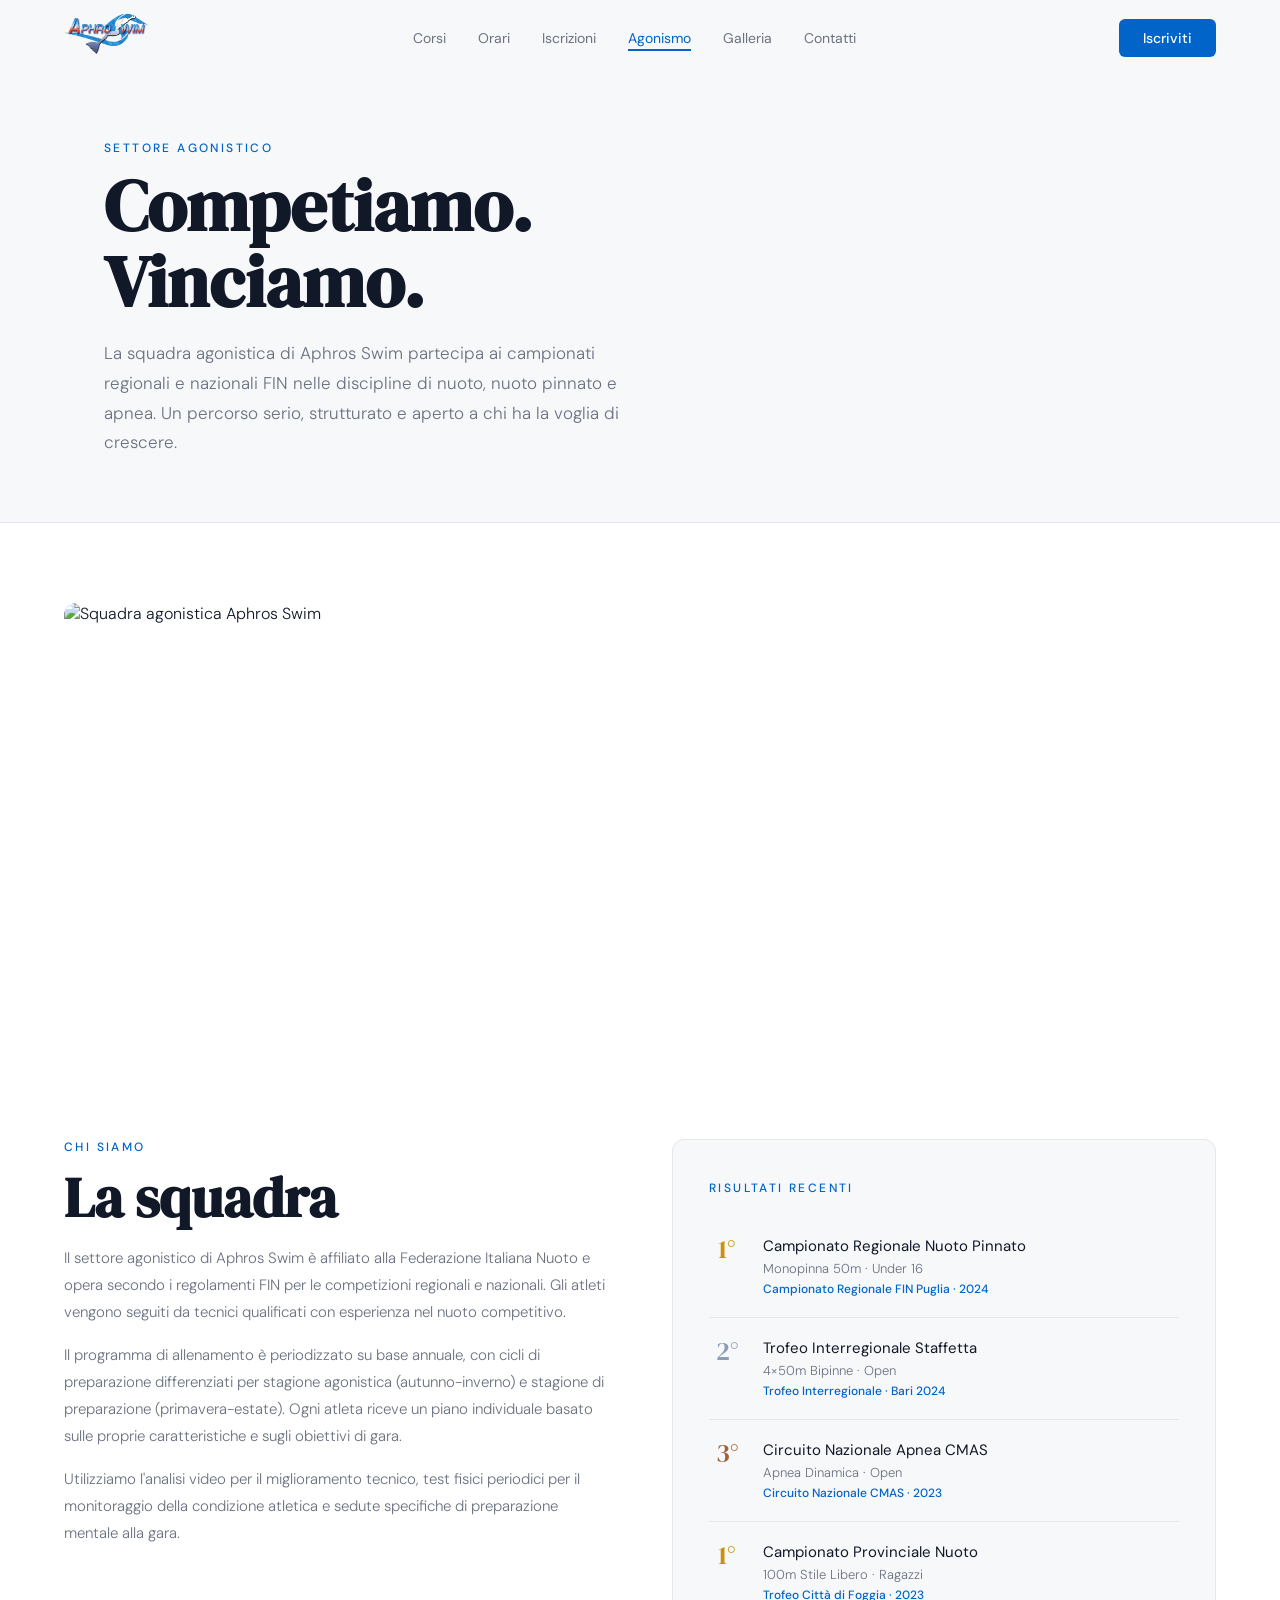
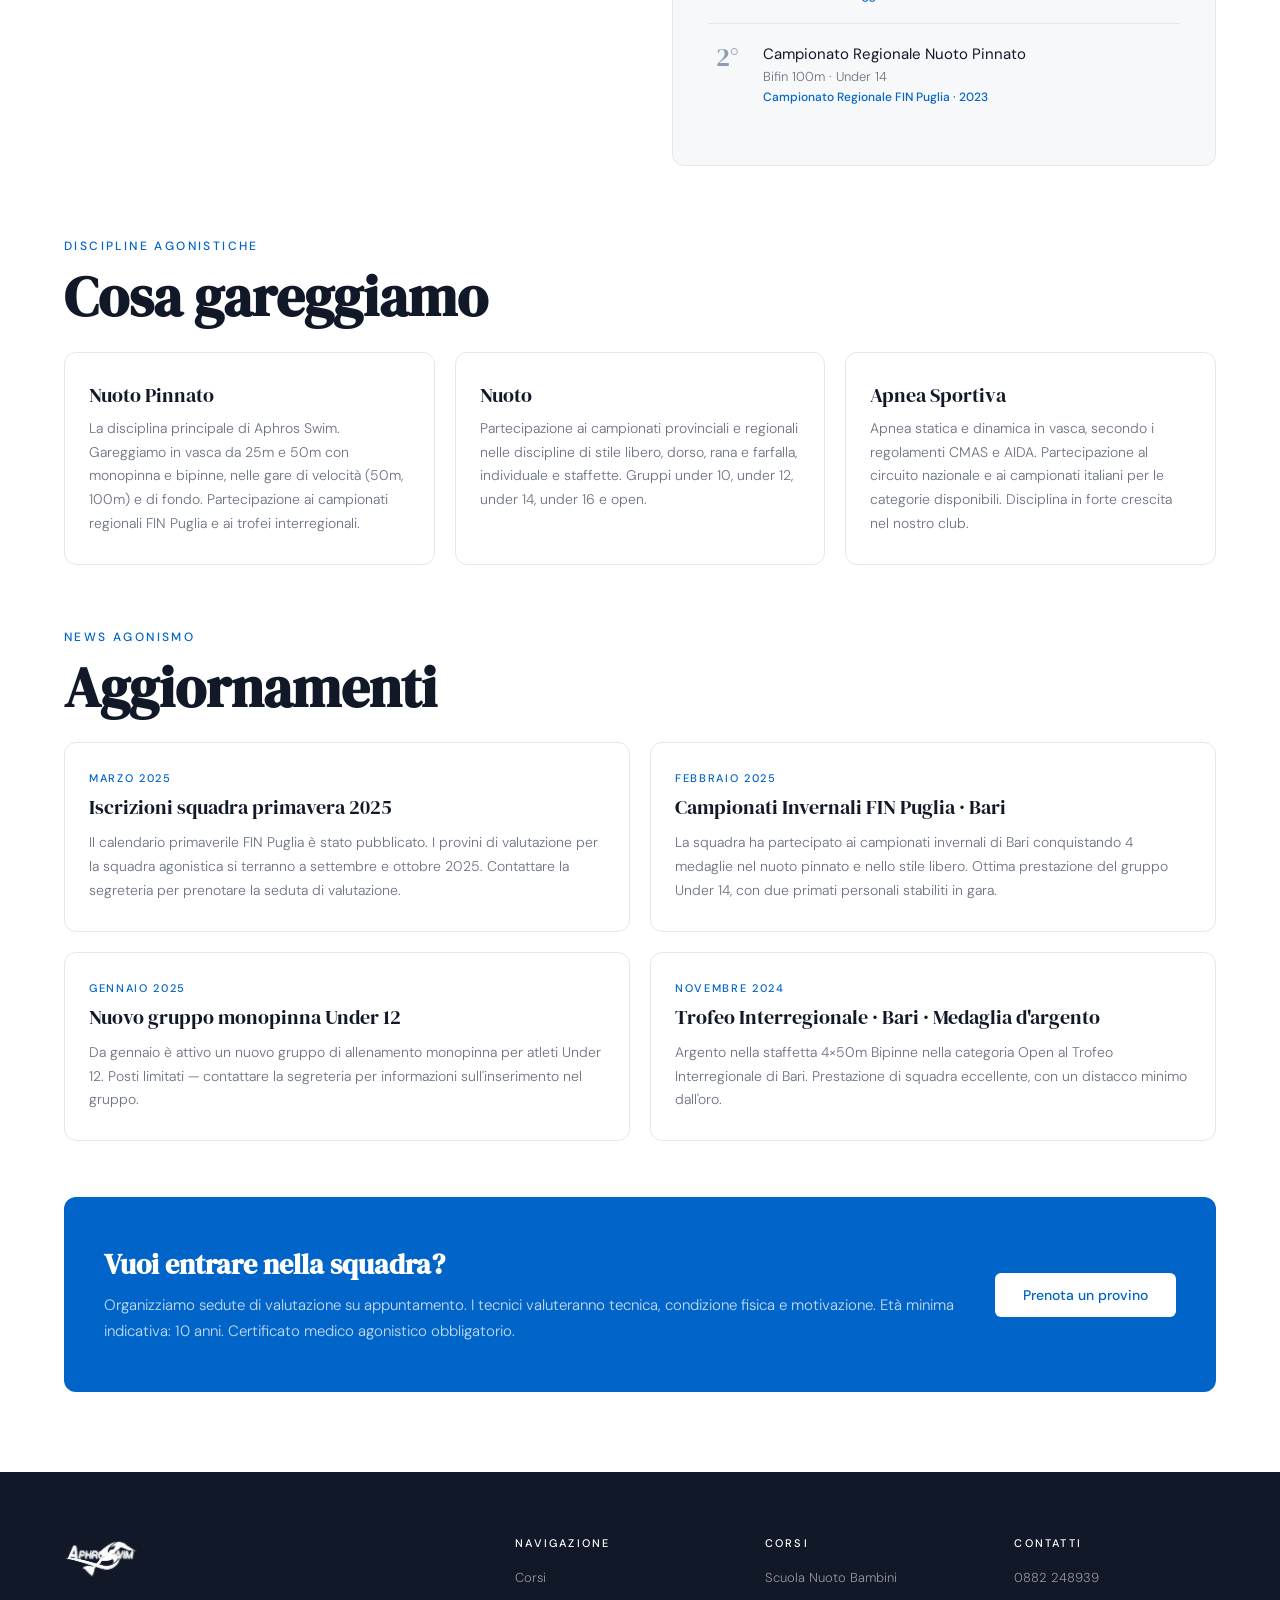
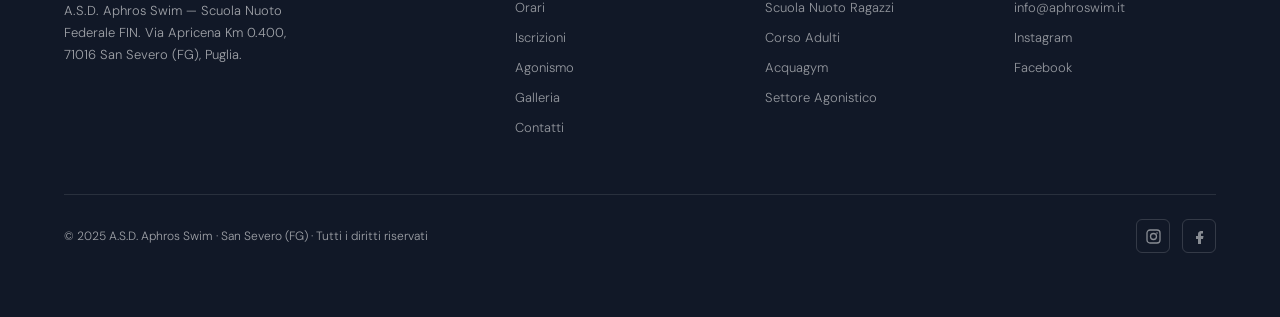
==== agonismo.html @ ce632079 "Start" ====
<!DOCTYPE html>
<html lang="it">
<head>
<meta charset="UTF-8">
<meta name="viewport" content="width=device-width, initial-scale=1.0">
<title>Agonismo — Aphros Swim</title>
<link rel="preconnect" href="https://fonts.googleapis.com">
<link rel="preconnect" href="https://fonts.gstatic.com" crossorigin>
<link href="https://fonts.googleapis.com/css2?family=DM+Sans:wght@300;400;500&family=DM+Serif+Display:ital@0;1&display=swap" rel="stylesheet">
<link rel="stylesheet" href="style.css">
<style>
.ago-hero-img {
  width: 100%; height: 480px; object-fit: cover;
  border-radius: var(--radius); display: block;
  margin-bottom: 56px;
}

.ago-cols { display: grid; grid-template-columns: 1fr 1fr; gap: 64px; margin-bottom: 72px; }
.ago-text p { font-size: 15px; color: var(--muted); line-height: 1.8; margin-bottom: 16px; }

/* RESULTS */
.results-section { background: var(--bg); border-radius: var(--radius); border: 1px solid var(--border); padding: 40px 36px; }
.result-item { display: flex; gap: 18px; align-items: flex-start; padding: 20px 0; border-bottom: 1px solid var(--border); transition: padding-left .2s; }
.result-item:last-child { border-bottom: none; }
.result-item:hover { padding-left: 6px; }
.med { font-family: 'DM Serif Display', serif; font-size: 26px; min-width: 36px; text-align: center; line-height: 1; }
.mg{color:#c9920a;}.ms{color:#8a9db5;}.mb{color:#a0643a;}
.res-name { font-size: 15px; color: var(--text); margin-bottom: 4px; font-weight: 400; }
.res-ev { font-size: 13px; color: var(--muted); }
.res-comp { font-size: 12px; color: var(--blue); margin-top: 4px; font-weight: 500; }

/* NEWS */
.news-grid { display: grid; grid-template-columns: 1fr 1fr; gap: 20px; margin-top: 24px; }
.news-card { background: var(--white); border-radius: var(--radius); border: 1px solid var(--border); padding: 28px 24px; }
.news-d { font-size: 11px; font-weight: 500; letter-spacing: .15em; text-transform: uppercase; color: var(--blue); margin-bottom: 8px; }
.news-t { font-family: 'DM Serif Display', serif; font-size: 20px; color: var(--text); margin-bottom: 10px; }
.news-x { font-size: 14px; color: var(--muted); line-height: 1.7; }

/* PROVINO */
.provino-box { background: var(--blue); border-radius: var(--radius); padding: 48px 40px; margin-top: 56px; display: grid; grid-template-columns: 1fr auto; gap: 32px; align-items: center; }
.provino-box h3 { font-family: 'DM Serif Display', serif; font-size: 28px; color: #fff; margin-bottom: 10px; }
.provino-box p { font-size: 15px; color: rgba(255,255,255,.78); line-height: 1.7; }

.discipline-grid { display: grid; grid-template-columns: repeat(3,1fr); gap: 20px; margin-top: 24px; }
.disc-card { background: var(--white); border-radius: var(--radius); border: 1px solid var(--border); padding: 28px 24px; }
.disc-t { font-family: 'DM Serif Display', serif; font-size: 20px; color: var(--text); margin-bottom: 8px; }
.disc-p { font-size: 14px; color: var(--muted); line-height: 1.7; }

@media(max-width:1024px){
  .ago-cols { grid-template-columns: 1fr; gap:36px; }
  .news-grid { grid-template-columns: 1fr; }
  .discipline-grid { grid-template-columns: 1fr 1fr; }
  .provino-box { grid-template-columns: 1fr; }
}
@media(max-width:640px){
  .discipline-grid { grid-template-columns: 1fr; }
}
</style>
</head>
<body>

<div class="page-hero">
  <div class="page-hero-inner">
    <div class="label r">Settore agonistico</div>
    <h1 class="r">Competiamo.<br>Vinciamo.</h1>
    <p class="r">La squadra agonistica di Aphros Swim partecipa ai campionati regionali e nazionali FIN nelle discipline di nuoto, nuoto pinnato e apnea. Un percorso serio, strutturato e aperto a chi ha la voglia di crescere.</p>
  </div>
</div>

<section class="section">
  <div class="section-inner">

    <img class="ago-hero-img r" src="https://images.unsplash.com/photo-1571019613914-85f342c6a11e?w=1400&q=80" alt="Squadra agonistica Aphros Swim" loading="lazy">

    <div class="ago-cols">
      <div class="ago-text">
        <div class="label r">Chi siamo</div>
        <h2 class="section-title r">La squadra</h2>
        <p class="r">Il settore agonistico di Aphros Swim è affiliato alla Federazione Italiana Nuoto e opera secondo i regolamenti FIN per le competizioni regionali e nazionali. Gli atleti vengono seguiti da tecnici qualificati con esperienza nel nuoto competitivo.</p>
        <p class="r d1">Il programma di allenamento è periodizzato su base annuale, con cicli di preparazione differenziati per stagione agonistica (autunno-inverno) e stagione di preparazione (primavera-estate). Ogni atleta riceve un piano individuale basato sulle proprie caratteristiche e sugli obiettivi di gara.</p>
        <p class="r d2">Utilizziamo l'analisi video per il miglioramento tecnico, test fisici periodici per il monitoraggio della condizione atletica e sedute specifiche di preparazione mentale alla gara.</p>
      </div>
      <div>
        <div class="results-section r d1">
          <div class="label" style="margin-bottom:20px;">Risultati recenti</div>
          <div class="result-item">
            <div class="med mg">1°</div>
            <div>
              <div class="res-name">Campionato Regionale Nuoto Pinnato</div>
              <div class="res-ev">Monopinna 50m · Under 16</div>
              <div class="res-comp">Campionato Regionale FIN Puglia · 2024</div>
            </div>
          </div>
          <div class="result-item">
            <div class="med ms">2°</div>
            <div>
              <div class="res-name">Trofeo Interregionale Staffetta</div>
              <div class="res-ev">4×50m Bipinne · Open</div>
              <div class="res-comp">Trofeo Interregionale · Bari 2024</div>
            </div>
          </div>
          <div class="result-item">
            <div class="med mb">3°</div>
            <div>
              <div class="res-name">Circuito Nazionale Apnea CMAS</div>
              <div class="res-ev">Apnea Dinamica · Open</div>
              <div class="res-comp">Circuito Nazionale CMAS · 2023</div>
            </div>
          </div>
          <div class="result-item">
            <div class="med mg">1°</div>
            <div>
              <div class="res-name">Campionato Provinciale Nuoto</div>
              <div class="res-ev">100m Stile Libero · Ragazzi</div>
              <div class="res-comp">Trofeo Città di Foggia · 2023</div>
            </div>
          </div>
          <div class="result-item">
            <div class="med ms">2°</div>
            <div>
              <div class="res-name">Campionato Regionale Nuoto Pinnato</div>
              <div class="res-ev">Bifin 100m · Under 14</div>
              <div class="res-comp">Campionato Regionale FIN Puglia · 2023</div>
            </div>
          </div>
        </div>
      </div>
    </div>

    <!-- DISCIPLINE -->
    <div class="label r">Discipline agonistiche</div>
    <h2 class="section-title r">Cosa gareggiamo</h2>
    <div class="discipline-grid">
      <div class="disc-card r">
        <div class="disc-t">Nuoto Pinnato</div>
        <p class="disc-p">La disciplina principale di Aphros Swim. Gareggiamo in vasca da 25m e 50m con monopinna e bipinne, nelle gare di velocità (50m, 100m) e di fondo. Partecipazione ai campionati regionali FIN Puglia e ai trofei interregionali.</p>
      </div>
      <div class="disc-card r d1">
        <div class="disc-t">Nuoto</div>
        <p class="disc-p">Partecipazione ai campionati provinciali e regionali nelle discipline di stile libero, dorso, rana e farfalla, individuale e staffette. Gruppi under 10, under 12, under 14, under 16 e open.</p>
      </div>
      <div class="disc-card r d2">
        <div class="disc-t">Apnea Sportiva</div>
        <p class="disc-p">Apnea statica e dinamica in vasca, secondo i regolamenti CMAS e AIDA. Partecipazione al circuito nazionale e ai campionati italiani per le categorie disponibili. Disciplina in forte crescita nel nostro club.</p>
      </div>
    </div>

    <!-- NEWS -->
    <div style="margin-top:64px;">
      <div class="label r">News agonismo</div>
      <h2 class="section-title r">Aggiornamenti</h2>
      <div class="news-grid">
        <div class="news-card r">
          <div class="news-d">Marzo 2025</div>
          <div class="news-t">Iscrizioni squadra primavera 2025</div>
          <p class="news-x">Il calendario primaverile FIN Puglia è stato pubblicato. I provini di valutazione per la squadra agonistica si terranno a settembre e ottobre 2025. Contattare la segreteria per prenotare la seduta di valutazione.</p>
        </div>
        <div class="news-card r d1">
          <div class="news-d">Febbraio 2025</div>
          <div class="news-t">Campionati Invernali FIN Puglia · Bari</div>
          <p class="news-x">La squadra ha partecipato ai campionati invernali di Bari conquistando 4 medaglie nel nuoto pinnato e nello stile libero. Ottima prestazione del gruppo Under 14, con due primati personali stabiliti in gara.</p>
        </div>
        <div class="news-card r d2">
          <div class="news-d">Gennaio 2025</div>
          <div class="news-t">Nuovo gruppo monopinna Under 12</div>
          <p class="news-x">Da gennaio è attivo un nuovo gruppo di allenamento monopinna per atleti Under 12. Posti limitati — contattare la segreteria per informazioni sull'inserimento nel gruppo.</p>
        </div>
        <div class="news-card r d3">
          <div class="news-d">Novembre 2024</div>
          <div class="news-t">Trofeo Interregionale · Bari · Medaglia d'argento</div>
          <p class="news-x">Argento nella staffetta 4×50m Bipinne nella categoria Open al Trofeo Interregionale di Bari. Prestazione di squadra eccellente, con un distacco minimo dall'oro.</p>
        </div>
      </div>
    </div>

    <!-- PROVINO -->
    <div class="provino-box r">
      <div>
        <h3>Vuoi entrare nella squadra?</h3>
        <p>Organizziamo sedute di valutazione su appuntamento. I tecnici valuteranno tecnica, condizione fisica e motivazione. Età minima indicativa: 10 anni. Certificato medico agonistico obbligatorio.</p>
      </div>
      <a href="contatti.html" class="btn-white" style="white-space:nowrap;font-size:14px;font-weight:500;background:#fff;color:var(--blue);border:none;padding:13px 28px;border-radius:6px;cursor:pointer;text-decoration:none;display:inline-block;transition:.2s;">Prenota un provino</a>
    </div>

  </div>
</section>

<script src="shared.js"></script>
</body>
</html>
---- style.css ----
:root {
  --white: #ffffff;
  --bg: #f7f8fa;
  --blue: #0064c8;
  --blue-light: #e8f2ff;
  --text: #111827;
  --muted: #6b7280;
  --border: #e5e7eb;
  --radius: 12px;
}
* { margin: 0; padding: 0; box-sizing: border-box; }
html { scroll-behavior: smooth; }
body {
  background: var(--white);
  color: var(--text);
  font-family: 'DM Sans', sans-serif;
  font-weight: 300;
  overflow-x: hidden;
}

/* ── NAV ────────────────────────────────────────────── */
nav {
  position: fixed; top: 0; left: 0; right: 0; z-index: 500;
  height: 76px;
  display: flex; align-items: center; justify-content: space-between;
  padding: 0 64px;
  background: rgba(255,255,255,0);
  border-bottom: 1px solid transparent;
  transition: background .35s, border-color .35s, backdrop-filter .35s;
}
nav.scrolled {
  background: rgba(255,255,255,.96);
  border-color: var(--border);
  backdrop-filter: blur(14px);
}
.nav-logo img { height: 56px; }
.nav-links {
  display: flex; gap: 32px; list-style: none;
  font-size: 14px; font-weight: 400;
}
.nav-links a {
  color: var(--muted); text-decoration: none;
  transition: color .2s;
  position: relative; padding-bottom: 4px;
}
.nav-links a::after {
  content: ''; position: absolute; bottom: 0; left: 0; right: 0;
  height: 1.5px; background: var(--blue);
  transform: scaleX(0); transform-origin: left;
  transition: transform .25s ease;
}
.nav-links a:hover, .nav-links a.active { color: var(--blue); }
.nav-links a:hover::after, .nav-links a.active::after { transform: scaleX(1); }
.nav-cta {
  font-size: 14px; font-weight: 500;
  background: var(--blue); color: #fff;
  border: none; padding: 10px 24px; border-radius: 6px; cursor: pointer;
  text-decoration: none; display: inline-block;
  transition: background .2s, transform .15s;
}
.nav-cta:hover { background: #0050a0; transform: translateY(-1px); }
.burger {
  display: none; flex-direction: column; gap: 5px;
  cursor: pointer; background: none; border: none;
}
.burger span { width: 22px; height: 1.5px; background: var(--text); display: block; transition: .3s; }

/* MOBILE MENU */
#mmenu {
  display: none; position: fixed; inset: 0; z-index: 498;
  background: var(--white); padding: 100px 40px 40px;
  flex-direction: column; gap: 24px;
}
#mmenu a {
  font-family: 'DM Serif Display', serif; font-size: 32px;
  color: var(--text); text-decoration: none;
}

/* ── PAGE HERO (inner pages) ────────────────────────── */
.page-hero {
  padding-top: 76px;
  background: var(--bg);
  padding-bottom: 64px;
  border-bottom: 1px solid var(--border);
}
.page-hero-inner {
  max-width: 1200px; margin: 0 auto; padding: 64px 64px 0;
}
.page-hero .label { font-size: 12px; font-weight: 500; letter-spacing: .2em; text-transform: uppercase; color: var(--blue); margin-bottom: 12px; }
.page-hero h1 {
  font-family: 'DM Serif Display', serif;
  font-size: clamp(44px, 6vw, 72px); line-height: 1.05;
  color: var(--text); margin-bottom: 20px;
}
.page-hero p { font-size: 17px; color: var(--muted); max-width: 560px; line-height: 1.75; }

/* ── SECTION ────────────────────────────────────────── */
.section { padding: 80px 64px; }
.section-inner { max-width: 1200px; margin: 0 auto; }
.label { font-size: 12px; font-weight: 500; letter-spacing: .2em; text-transform: uppercase; color: var(--blue); margin-bottom: 12px; }
.section-title { font-family: 'DM Serif Display', serif; font-size: clamp(36px,5vw,56px); line-height: 1.1; color: var(--text); margin-bottom: 16px; }
.section-sub { font-size: 16px; color: var(--muted); max-width: 540px; line-height: 1.75; }

/* REVEAL */
.r { opacity: 0; transform: translateY(28px); transition: opacity .65s cubic-bezier(.22,1,.36,1), transform .65s cubic-bezier(.22,1,.36,1); }
.r.on { opacity: 1; transform: translateY(0); }
.r.d1{transition-delay:.09s}.r.d2{transition-delay:.18s}.r.d3{transition-delay:.27s}.r.d4{transition-delay:.36s}

/* PAGE TRANSITIONS */
html { transition: opacity .35s ease; }

/* ── BUTTONS ────────────────────────────────────────── */
.btn-blue {
  font-size: 14px; font-weight: 500;
  background: var(--blue); color: #fff;
  border: none; padding: 13px 28px; border-radius: 6px; cursor: pointer;
  text-decoration: none; display: inline-block;
  transition: background .2s, transform .15s;
}
.btn-blue:hover { background: #0050a0; transform: translateY(-1px); }
.btn-outline {
  font-size: 14px; font-weight: 500; background: transparent;
  color: var(--blue); border: 1.5px solid var(--blue);
  padding: 12px 28px; border-radius: 6px; cursor: pointer;
  text-decoration: none; display: inline-block; transition: background .2s;
}
.btn-outline:hover { background: var(--blue-light); }

/* ── FOOTER ─────────────────────────────────────────── */
footer { background: var(--text); padding: 64px; color: rgba(255,255,255,.6); }
.fi { max-width: 1200px; margin: 0 auto; display: grid; grid-template-columns: 2fr 1fr 1fr 1fr; gap: 48px; margin-bottom: 48px; }
.fb img { height: 48px; filter: brightness(0) invert(1); margin-bottom: 16px; display: block; }
.fb p { font-size: 13px; line-height: 1.7; max-width: 240px; }
.fct { font-size: 11px; font-weight: 500; letter-spacing: .2em; text-transform: uppercase; color: #fff; margin-bottom: 16px; }
.fcol ul { list-style: none; }
.fcol ul li { margin-bottom: 9px; }
.fcol ul a { font-size: 13px; color: rgba(255,255,255,.55); text-decoration: none; transition: color .2s; }
.fcol ul a:hover { color: #fff; }
.fb-bot { max-width: 1200px; margin: 0 auto; padding-top: 24px; border-top: 1px solid rgba(255,255,255,.1); display: flex; justify-content: space-between; align-items: center; flex-wrap: wrap; gap: 12px; }
.fb-bot p { font-size: 12px; }
.fs { display: flex; gap: 12px; }
.fs a { width: 34px; height: 34px; border-radius: 6px; border: 1px solid rgba(255,255,255,.15); display: flex; align-items: center; justify-content: center; color: rgba(255,255,255,.5); text-decoration: none; transition: .2s; }
.fs a:hover { border-color: #fff; color: #fff; }

/* ── RESPONSIVE ─────────────────────────────────────── */
@media(max-width:1024px) {
  nav { padding: 0 32px; }
  .section { padding: 64px 32px; }
  .page-hero-inner { padding: 48px 32px 0; }
  .fi { grid-template-columns: 1fr 1fr; gap: 36px; }
}
@media(max-width:768px) {
  nav { padding: 0 20px; }
  .nav-links, .nav-cta { display: none; }
  .burger { display: flex; }
  .section { padding: 48px 20px; }
  .page-hero-inner { padding: 40px 20px 0; }
  .fi { grid-template-columns: 1fr; }
}
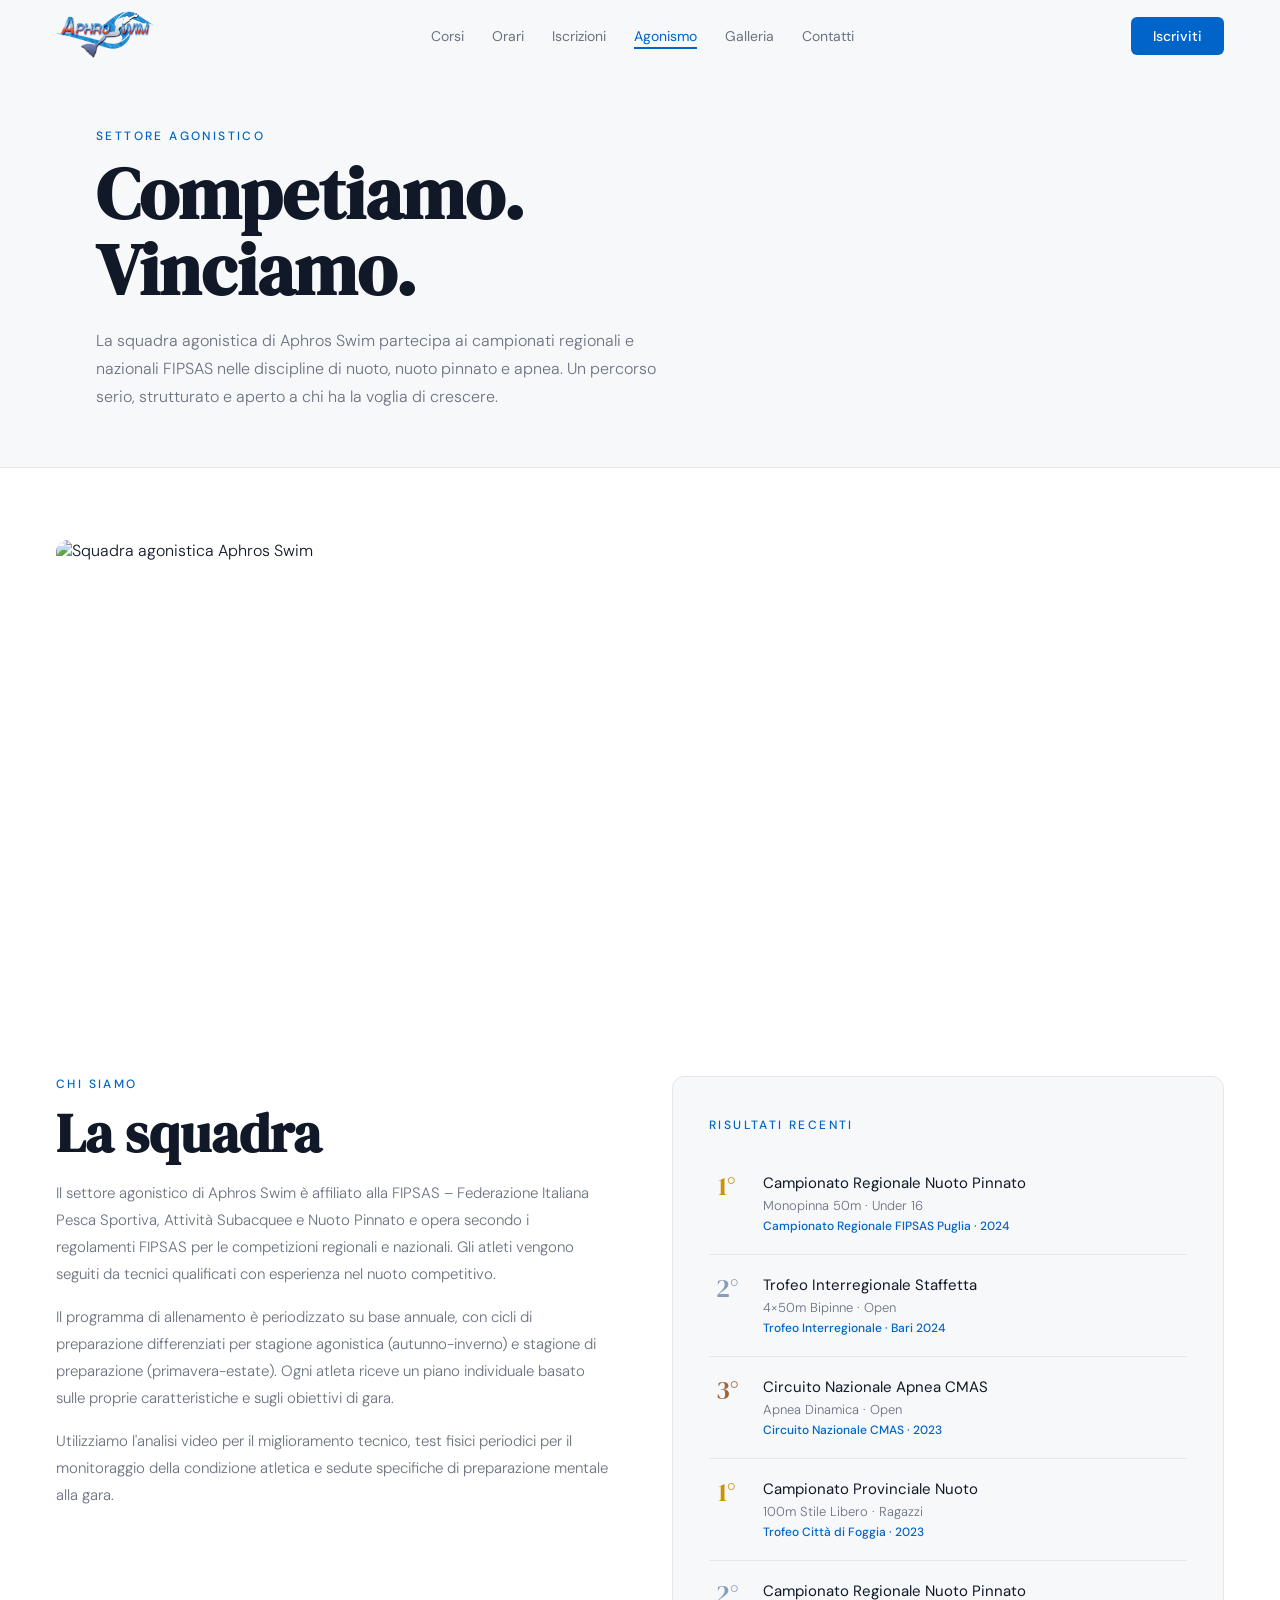
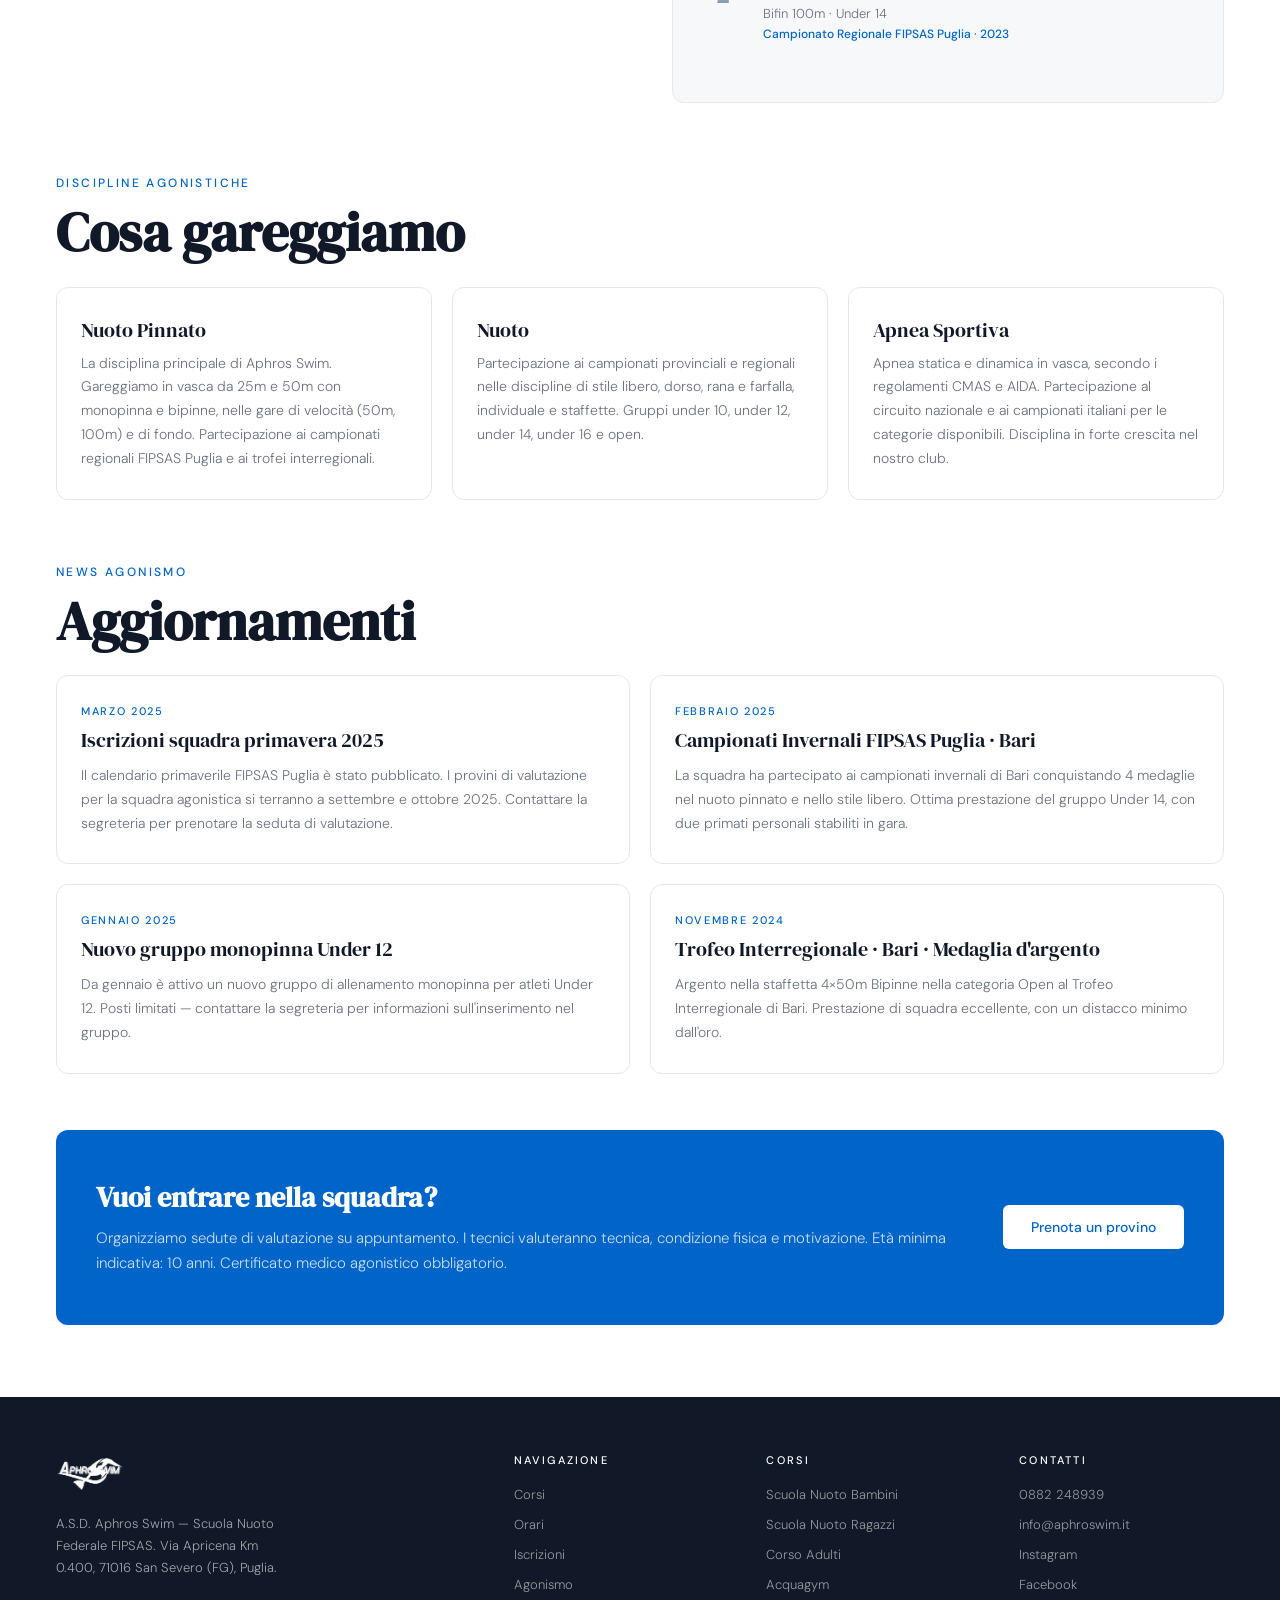
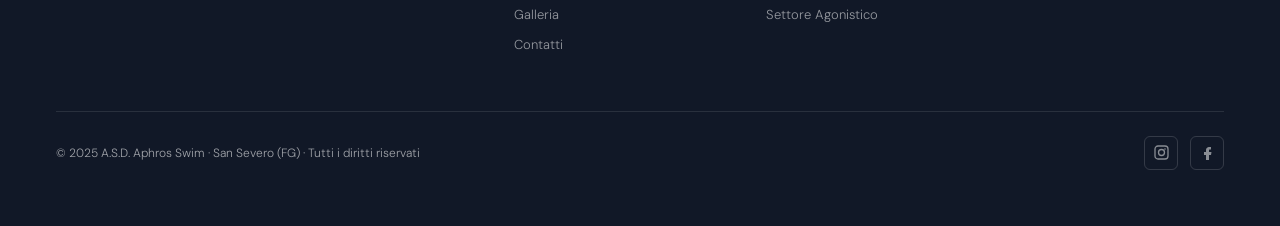
==== commit 91327755: "4" ====
--- a/agonismo.html
+++ b/agonismo.html
@@ -63,7 +63,7 @@
   <div class="page-hero-inner">
     <div class="label r">Settore agonistico</div>
     <h1 class="r">Competiamo.<br>Vinciamo.</h1>
-    <p class="r">La squadra agonistica di Aphros Swim partecipa ai campionati regionali e nazionali FIN nelle discipline di nuoto, nuoto pinnato e apnea. Un percorso serio, strutturato e aperto a chi ha la voglia di crescere.</p>
+    <p class="r">La squadra agonistica di Aphros Swim partecipa ai campionati regionali e nazionali FIPSAS nelle discipline di nuoto, nuoto pinnato e apnea. Un percorso serio, strutturato e aperto a chi ha la voglia di crescere.</p>
   </div>
 </div>
 
@@ -76,7 +76,7 @@
       <div class="ago-text">
         <div class="label r">Chi siamo</div>
         <h2 class="section-title r">La squadra</h2>
-        <p class="r">Il settore agonistico di Aphros Swim è affiliato alla Federazione Italiana Nuoto e opera secondo i regolamenti FIN per le competizioni regionali e nazionali. Gli atleti vengono seguiti da tecnici qualificati con esperienza nel nuoto competitivo.</p>
+        <p class="r">Il settore agonistico di Aphros Swim è affiliato alla FIPSAS – Federazione Italiana Pesca Sportiva, Attività Subacquee e Nuoto Pinnato e opera secondo i regolamenti FIPSAS per le competizioni regionali e nazionali. Gli atleti vengono seguiti da tecnici qualificati con esperienza nel nuoto competitivo.</p>
         <p class="r d1">Il programma di allenamento è periodizzato su base annuale, con cicli di preparazione differenziati per stagione agonistica (autunno-inverno) e stagione di preparazione (primavera-estate). Ogni atleta riceve un piano individuale basato sulle proprie caratteristiche e sugli obiettivi di gara.</p>
         <p class="r d2">Utilizziamo l'analisi video per il miglioramento tecnico, test fisici periodici per il monitoraggio della condizione atletica e sedute specifiche di preparazione mentale alla gara.</p>
       </div>
@@ -88,7 +88,7 @@
             <div>
               <div class="res-name">Campionato Regionale Nuoto Pinnato</div>
               <div class="res-ev">Monopinna 50m · Under 16</div>
-              <div class="res-comp">Campionato Regionale FIN Puglia · 2024</div>
+              <div class="res-comp">Campionato Regionale FIPSAS Puglia · 2024</div>
             </div>
           </div>
           <div class="result-item">
@@ -120,7 +120,7 @@
             <div>
               <div class="res-name">Campionato Regionale Nuoto Pinnato</div>
               <div class="res-ev">Bifin 100m · Under 14</div>
-              <div class="res-comp">Campionato Regionale FIN Puglia · 2023</div>
+              <div class="res-comp">Campionato Regionale FIPSAS Puglia · 2023</div>
             </div>
           </div>
         </div>
@@ -133,7 +133,7 @@
     <div class="discipline-grid">
       <div class="disc-card r">
         <div class="disc-t">Nuoto Pinnato</div>
-        <p class="disc-p">La disciplina principale di Aphros Swim. Gareggiamo in vasca da 25m e 50m con monopinna e bipinne, nelle gare di velocità (50m, 100m) e di fondo. Partecipazione ai campionati regionali FIN Puglia e ai trofei interregionali.</p>
+        <p class="disc-p">La disciplina principale di Aphros Swim. Gareggiamo in vasca da 25m e 50m con monopinna e bipinne, nelle gare di velocità (50m, 100m) e di fondo. Partecipazione ai campionati regionali FIPSAS Puglia e ai trofei interregionali.</p>
       </div>
       <div class="disc-card r d1">
         <div class="disc-t">Nuoto</div>
@@ -153,11 +153,11 @@
         <div class="news-card r">
           <div class="news-d">Marzo 2025</div>
           <div class="news-t">Iscrizioni squadra primavera 2025</div>
-          <p class="news-x">Il calendario primaverile FIN Puglia è stato pubblicato. I provini di valutazione per la squadra agonistica si terranno a settembre e ottobre 2025. Contattare la segreteria per prenotare la seduta di valutazione.</p>
+          <p class="news-x">Il calendario primaverile FIPSAS Puglia è stato pubblicato. I provini di valutazione per la squadra agonistica si terranno a settembre e ottobre 2025. Contattare la segreteria per prenotare la seduta di valutazione.</p>
         </div>
         <div class="news-card r d1">
           <div class="news-d">Febbraio 2025</div>
-          <div class="news-t">Campionati Invernali FIN Puglia · Bari</div>
+          <div class="news-t">Campionati Invernali FIPSAS Puglia · Bari</div>
           <p class="news-x">La squadra ha partecipato ai campionati invernali di Bari conquistando 4 medaglie nel nuoto pinnato e nello stile libero. Ottima prestazione del gruppo Under 14, con due primati personali stabiliti in gara.</p>
         </div>
         <div class="news-card r d2">
--- a/style.css
+++ b/style.css
@@ -9,7 +9,7 @@
   --radius: 12px;
 }
 * { margin: 0; padding: 0; box-sizing: border-box; }
-html { scroll-behavior: smooth; }
+html { scroll-behavior: smooth; transition: opacity .35s ease; }
 body {
   background: var(--white);
   color: var(--text);
@@ -18,12 +18,12 @@
   overflow-x: hidden;
 }
 
-/* ── NAV ────────────────────────────────────────────── */
+/* ── NAV ─────────────────────────────────── */
 nav {
   position: fixed; top: 0; left: 0; right: 0; z-index: 500;
-  height: 76px;
+  height: 72px;
   display: flex; align-items: center; justify-content: space-between;
-  padding: 0 64px;
+  padding: 0 56px;
   background: rgba(255,255,255,0);
   border-bottom: 1px solid transparent;
   transition: background .35s, border-color .35s, backdrop-filter .35s;
@@ -33,9 +33,9 @@
   border-color: var(--border);
   backdrop-filter: blur(14px);
 }
-.nav-logo img { height: 56px; }
+.nav-logo img:first-child { height: 68px; display: block; }
 .nav-links {
-  display: flex; gap: 32px; list-style: none;
+  display: flex; gap: 28px; list-style: none;
   font-size: 14px; font-weight: 400;
 }
 .nav-links a {
@@ -54,62 +54,97 @@
 .nav-cta {
   font-size: 14px; font-weight: 500;
   background: var(--blue); color: #fff;
-  border: none; padding: 10px 24px; border-radius: 6px; cursor: pointer;
+  border: none; padding: 10px 22px; border-radius: 6px; cursor: pointer;
   text-decoration: none; display: inline-block;
   transition: background .2s, transform .15s;
 }
 .nav-cta:hover { background: #0050a0; transform: translateY(-1px); }
+
+/* burger */
 .burger {
-  display: none; flex-direction: column; gap: 5px;
-  cursor: pointer; background: none; border: none;
-}
-.burger span { width: 22px; height: 1.5px; background: var(--text); display: block; transition: .3s; }
-
-/* MOBILE MENU */
+  display: none; flex-direction: column; justify-content: center;
+  gap: 5px; cursor: pointer; background: none; border: none;
+  width: 36px; height: 36px; padding: 6px;
+}
+.burger span {
+  width: 22px; height: 2px;
+  background: var(--text); display: block;
+  border-radius: 2px;
+  transition: transform .3s ease, opacity .3s ease, width .3s ease;
+  transform-origin: center;
+}
+/* burger open state */
+.burger.open span:nth-child(1) { transform: translateY(7px) rotate(45deg); }
+.burger.open span:nth-child(2) { opacity: 0; width: 0; }
+.burger.open span:nth-child(3) { transform: translateY(-7px) rotate(-45deg); }
+
+/* ── MOBILE MENU (animated) ─────────────── */
 #mmenu {
-  display: none; position: fixed; inset: 0; z-index: 498;
-  background: var(--white); padding: 100px 40px 40px;
-  flex-direction: column; gap: 24px;
+  position: fixed;
+  top: 72px; left: 0; right: 0;
+  z-index: 497;
+  background: var(--white);
+  border-bottom: 1px solid var(--border);
+  box-shadow: 0 12px 32px rgba(0,0,0,.08);
+  flex-direction: column;
+  padding: 0;
+  overflow: hidden;
+  /* hidden state */
+  max-height: 0;
+  opacity: 0;
+  display: flex; /* always flex, controlled by max-height */
+  transition: max-height .4s cubic-bezier(.4,0,.2,1), opacity .3s ease;
+  pointer-events: none;
+}
+#mmenu.open {
+  max-height: 500px;
+  opacity: 1;
+  pointer-events: auto;
 }
 #mmenu a {
-  font-family: 'DM Serif Display', serif; font-size: 32px;
+  font-size: 17px; font-weight: 400;
   color: var(--text); text-decoration: none;
-}
-
-/* ── PAGE HERO (inner pages) ────────────────────────── */
+  padding: 16px 28px;
+  border-bottom: 1px solid var(--border);
+  display: flex; align-items: center; justify-content: space-between;
+  transition: background .15s, color .15s;
+}
+#mmenu a:last-child { border-bottom: none; }
+#mmenu a:hover { background: var(--bg); color: var(--blue); }
+#mmenu a::after { content: '→'; font-size: 14px; color: var(--blue); opacity: 0; transition: opacity .2s, transform .2s; transform: translateX(-6px); }
+#mmenu a:hover::after { opacity: 1; transform: translateX(0); }
+
+/* ── PAGE HERO ──────────────────────────── */
 .page-hero {
-  padding-top: 76px;
+  padding-top: 72px;
   background: var(--bg);
-  padding-bottom: 64px;
+  padding-bottom: 56px;
   border-bottom: 1px solid var(--border);
 }
 .page-hero-inner {
-  max-width: 1200px; margin: 0 auto; padding: 64px 64px 0;
+  max-width: 1200px; margin: 0 auto; padding: 56px 56px 0;
 }
 .page-hero .label { font-size: 12px; font-weight: 500; letter-spacing: .2em; text-transform: uppercase; color: var(--blue); margin-bottom: 12px; }
 .page-hero h1 {
   font-family: 'DM Serif Display', serif;
-  font-size: clamp(44px, 6vw, 72px); line-height: 1.05;
+  font-size: clamp(40px, 6vw, 72px); line-height: 1.05;
   color: var(--text); margin-bottom: 20px;
 }
-.page-hero p { font-size: 17px; color: var(--muted); max-width: 560px; line-height: 1.75; }
-
-/* ── SECTION ────────────────────────────────────────── */
-.section { padding: 80px 64px; }
+.page-hero p { font-size: 16px; color: var(--muted); max-width: 560px; line-height: 1.75; }
+
+/* ── SECTION ────────────────────────────── */
+.section { padding: 72px 56px; }
 .section-inner { max-width: 1200px; margin: 0 auto; }
 .label { font-size: 12px; font-weight: 500; letter-spacing: .2em; text-transform: uppercase; color: var(--blue); margin-bottom: 12px; }
-.section-title { font-family: 'DM Serif Display', serif; font-size: clamp(36px,5vw,56px); line-height: 1.1; color: var(--text); margin-bottom: 16px; }
-.section-sub { font-size: 16px; color: var(--muted); max-width: 540px; line-height: 1.75; }
-
-/* REVEAL */
+.section-title { font-family: 'DM Serif Display', serif; font-size: clamp(34px,5vw,54px); line-height: 1.1; color: var(--text); margin-bottom: 16px; }
+.section-sub { font-size: 15px; color: var(--muted); max-width: 540px; line-height: 1.75; }
+
+/* ── REVEAL ─────────────────────────────── */
 .r { opacity: 0; transform: translateY(28px); transition: opacity .65s cubic-bezier(.22,1,.36,1), transform .65s cubic-bezier(.22,1,.36,1); }
 .r.on { opacity: 1; transform: translateY(0); }
 .r.d1{transition-delay:.09s}.r.d2{transition-delay:.18s}.r.d3{transition-delay:.27s}.r.d4{transition-delay:.36s}
 
-/* PAGE TRANSITIONS */
-html { transition: opacity .35s ease; }
-
-/* ── BUTTONS ────────────────────────────────────────── */
+/* ── BUTTONS ────────────────────────────── */
 .btn-blue {
   font-size: 14px; font-weight: 500;
   background: var(--blue); color: #fff;
@@ -126,10 +161,10 @@
 }
 .btn-outline:hover { background: var(--blue-light); }
 
-/* ── FOOTER ─────────────────────────────────────────── */
-footer { background: var(--text); padding: 64px; color: rgba(255,255,255,.6); }
+/* ── FOOTER ─────────────────────────────── */
+footer { background: var(--text); padding: 56px; color: rgba(255,255,255,.6); }
 .fi { max-width: 1200px; margin: 0 auto; display: grid; grid-template-columns: 2fr 1fr 1fr 1fr; gap: 48px; margin-bottom: 48px; }
-.fb img { height: 48px; filter: brightness(0) invert(1); margin-bottom: 16px; display: block; }
+.fb img { height: 44px; filter: brightness(0) invert(1); margin-bottom: 16px; display: block; }
 .fb p { font-size: 13px; line-height: 1.7; max-width: 240px; }
 .fct { font-size: 11px; font-weight: 500; letter-spacing: .2em; text-transform: uppercase; color: #fff; margin-bottom: 16px; }
 .fcol ul { list-style: none; }
@@ -142,18 +177,28 @@
 .fs a { width: 34px; height: 34px; border-radius: 6px; border: 1px solid rgba(255,255,255,.15); display: flex; align-items: center; justify-content: center; color: rgba(255,255,255,.5); text-decoration: none; transition: .2s; }
 .fs a:hover { border-color: #fff; color: #fff; }
 
-/* ── RESPONSIVE ─────────────────────────────────────── */
+/* ── RESPONSIVE ─────────────────────────── */
 @media(max-width:1024px) {
   nav { padding: 0 32px; }
-  .section { padding: 64px 32px; }
-  .page-hero-inner { padding: 48px 32px 0; }
+  .section { padding: 56px 32px; }
+  .page-hero-inner { padding: 44px 32px 0; }
   .fi { grid-template-columns: 1fr 1fr; gap: 36px; }
+  footer { padding: 48px 32px; }
 }
 @media(max-width:768px) {
-  nav { padding: 0 20px; }
+  nav { padding: 0 20px; height: 64px; }
   .nav-links, .nav-cta { display: none; }
   .burger { display: flex; }
-  .section { padding: 48px 20px; }
-  .page-hero-inner { padding: 40px 20px 0; }
-  .fi { grid-template-columns: 1fr; }
+  #mmenu { top: 64px; }
+  .nav-logo img { height: 44px; }
+  .section { padding: 44px 20px; }
+  .page-hero { padding-bottom: 40px; }
+  .page-hero-inner { padding: 36px 20px 0; }
+  .fi { grid-template-columns: 1fr; gap: 32px; }
+  footer { padding: 40px 20px; }
+}
+@media(max-width:480px) {
+  .section { padding: 36px 16px; }
+  .page-hero-inner { padding: 28px 16px 0; }
+  footer { padding: 36px 16px; }
 }
